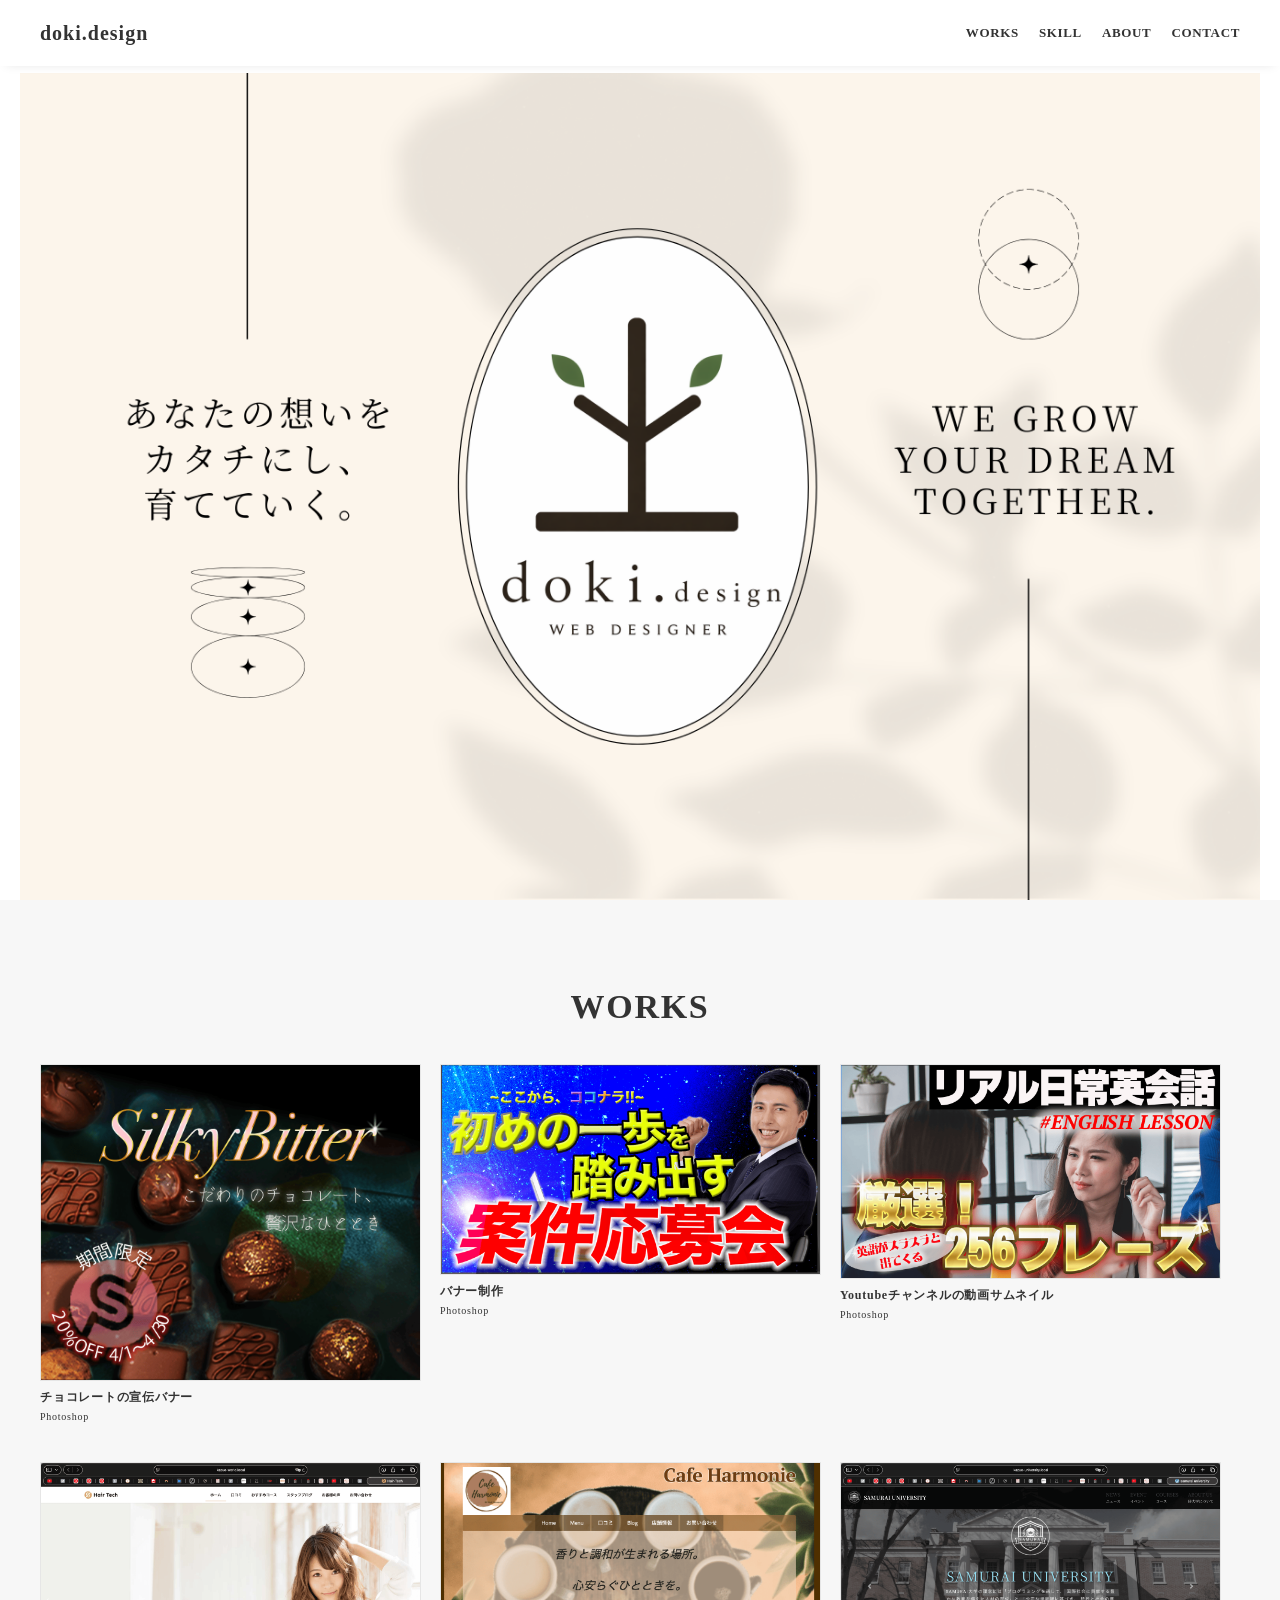
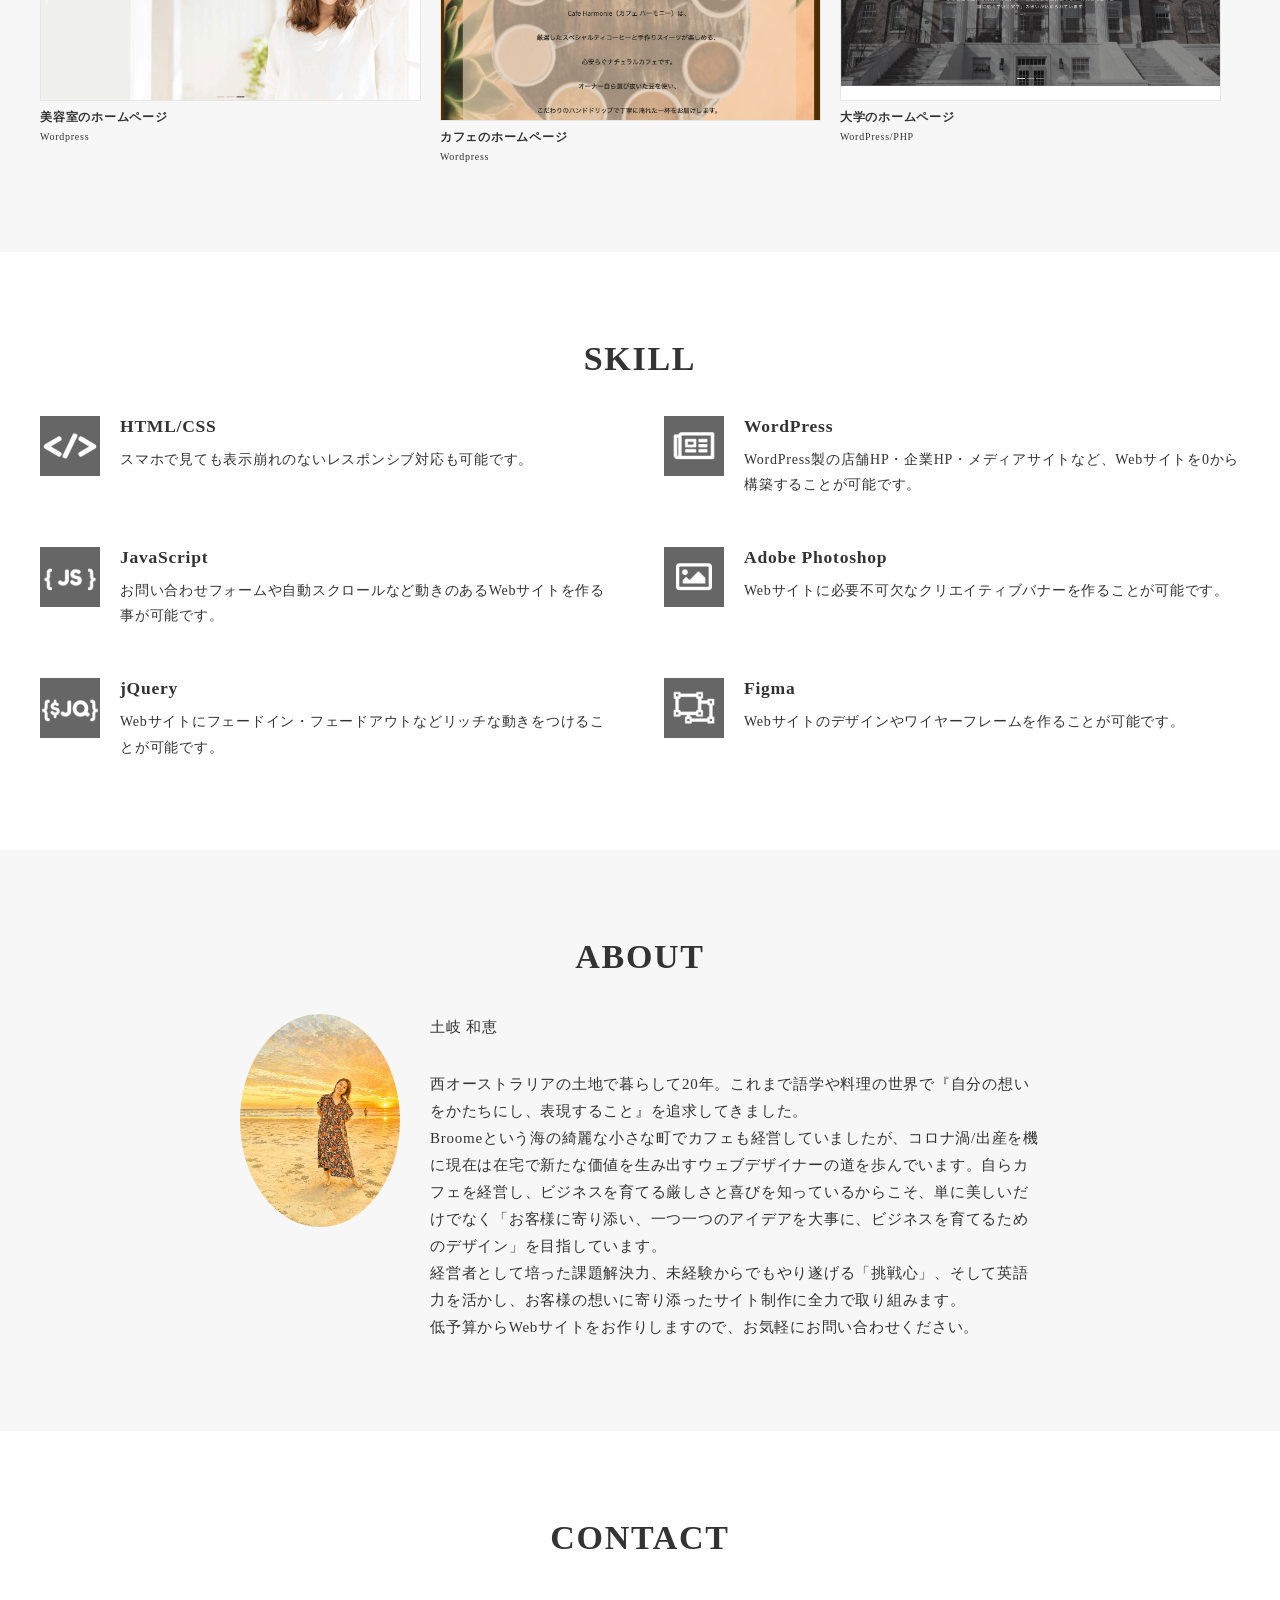
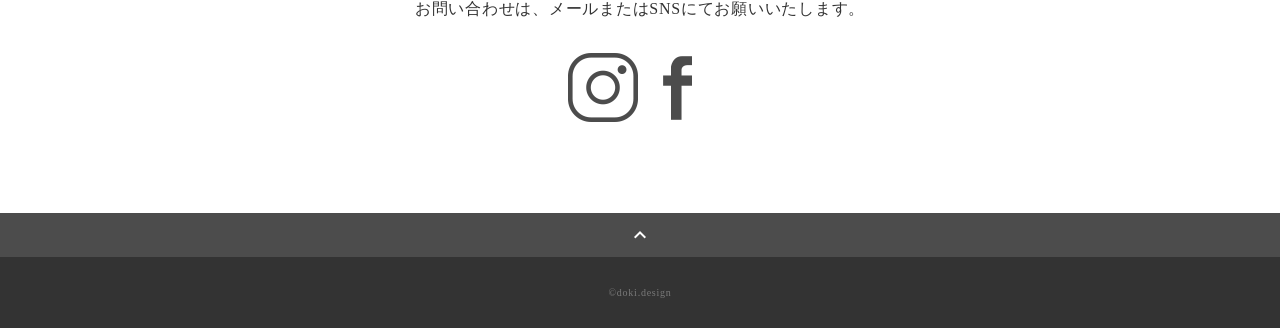
==== index.html @ 30bded69 "2nd time try !" ====
<!DOCTYPE html>
<html>
<head>
  <meta charset="utf-8">
  <meta name="viewport" content="width=device-width, initial-scale=1.0, maximum-scale=1.0, minimum-scale=1.0">
  <title>SAMURAI ポートフォリオ</title>
  <link rel="preconnect" href="https://fonts.gstatic.com">
  <link href="https://fonts.googleapis.com/css2?family=Montserrat:wght@400;700&display=swap" rel="stylesheet">
  <link href="https://fonts.googleapis.com/css?family=Material+Icons+Outlined" rel="stylesheet">
  <link href="css/ress.css" media="all" rel="stylesheet" type="text/css" />
  <link href="css/style.css" media="all" rel="stylesheet" type="text/css" />
</head>

<body>
  <div class="wrapper">

    <!-- header -->
    <header class="header ">
      <div class="container">
        <h1 class="header-logo">
          <a href="#">doki.design</a>
        </h1>
        <nav class="gnav">
          <ul class="gnav-list">
            <li class="gnav-item"><a href="#works">WORKS</a></li>
            <li class="gnav-item"><a href="#skill">SKILL</a></li>
            <li class="gnav-item"><a href="#about">ABOUT</a></li>
            <li class="gnav-item"><a href="#contact">CONTACT</a></li>
          </ul>
        </nav>
      </div>
    </header>
    <!-- /header -->

    <main class="content">

      <!-- mv -->
      <div class="mv">
        <div class="mv-container">
          <img src="img/main.png" alt="">
        </div>
      </div>
      <!-- /mv -->

      <!-- works -->
      <section class="works section" id="works">
        <div class="container">
          <h2 class="title">WORKS</h2>
          <div class="works-list">
            <a class="works-item" href="samuchoco.html">
              <div class="works-img"><img src="img/works/silky-bitter@3x.png" alt="samuchoco_image" /></div>
              <p class="works-name">チョコレートの宣伝バナー</p>
              <p class="works-info">Photoshop</p>
              

            </a>
            <a class="works-item" href="coconara_b.html">
              <div class="works-img"><img src="img/works/coconara_b.png" alt="coconara_b_pic" /></div>
              <p class="works-name">バナー制作</p>
              <p class="works-info">Photoshop</p>
            </a>
            <a class="works-item" href="thumbnail.html">
              <div class="works-img"><img src="img/works/english-lesson.png" alt="thumbnail_image" /></div>
              <p class="works-name">Youtubeチャンネルの動画サムネイル</p>
              <p class="works-info">Photoshop</p>
            </a>
            <a class="works-item" href="hairtech.html">
              <div class="works-img"><img src="img/works/hairtech_.png" alt="hairtech_" /></div>
              <p class="works-name">美容室のホームページ</p>
              <p class="works-info">Wordpress</p>
            </a>
            <a class="works-item" href="Cafe_Harmonie.html">
              <div class="works-img"><img src="img/works/Cafe_Harmonie.png" alt="coconara_b" /></div>
              <p class="works-name">カフェのホームページ</p>
              <p class="works-info">Wordpress</p>
            </a>
            <a class="works-item" href="university.html">
              <div class="works-img"><img src="img/works/university.png" alt="university" /></div>
              <p class="works-name">大学のホームページ</p>
              <p class="works-info">WordPress/PHP</p>
            </a>
          </div>
        </div>
      </section>
      <!-- /works -->

      <!-- skill -->
      <section class="skill section" id="skill">
        <div class="container">
          <h2 class="title">SKILL</h2>
          <div class="skill-list">
            <div class="skill-item">
              <p class="skill-img"><img src="img/skills/html.png" alt="html"></p>
              <div class="skill-body">
                <h3 class="skill-name">HTML/CSS</h3>
                <p class="skill-text">
                  スマホで見ても表示崩れのないレスポンシブ対応も可能です。</p>
              </div>
            </div>
            <div class="skill-item">
              <p class="skill-img"><img src="img/skills/wordpress.png" alt="wordpress"></p>
              <div class="skill-body">
                <h3 class="skill-name">WordPress</h3>
                <p class="skill-text">
                  WordPress製の店舗HP・企業HP・メディアサイトなど、Webサイトを0から構築することが可能です。</p>
              </div>
            </div>
            <div class="skill-item">
              <p class="skill-img"><img src="img/skills/js.png" alt="javascript"></p>
              <div class="skill-body">
                <h3 class="skill-name">JavaScript</h3>
                <p class="skill-text">
                  お問い合わせフォームや自動スクロールなど動きのあるWebサイトを作る事が可能です。</p>
              </div>
            </div>
            <div class="skill-item">
              <p class="skill-img"><img src="img/skills/photoshop.png" alt="photoshop"></p>
              <div class="skill-body">
                <h3 class="skill-name">Adobe Photoshop</h3>
                <p class="skill-text">
                  Webサイトに必要不可欠なクリエイティブバナーを作ることが可能です。</p>
              </div>
            </div>
            <div class="skill-item">
              <p class="skill-img"><img src="img/skills/jquery.png" alt="jquery"></p>
              <div class="skill-body">
                <h3 class="skill-name">jQuery</h3>
                <p class="skill-text">
                  Webサイトにフェードイン・フェードアウトなどリッチな動きをつけることが可能です。</p>
              </div>
            </div>
            <div class="skill-item">
              <p class="skill-img"><img src="img/skills/xd.png" alt="Figma"></p>
              <div class="skill-body">
                <h3 class="skill-name">Figma</h3>
                <p class="skill-text">
                  Webサイトのデザインやワイヤーフレームを作ることが可能です。</p>
              </div>
            </div>
          </div>
        </div>
      </section>
      <!-- /skill -->

      <!-- about -->
      <section class="about section" id="about">
        <div class="container">
          <h2 class="title">ABOUT</h2>
          <div class="profile">
            <p class="profile-img">
              <img src="img/my_image.png" alt="about">
            </p>
            <div class="profile-body">
              <p>
                土岐 和恵
              </p>
              <p>
                西オーストラリアの土地で暮らして20年。これまで語学や料理の世界で『自分の想いをかたちにし、表現すること』を追求してきました。<br>
                Broomeという海の綺麗な小さな町でカフェも経営していましたが、コロナ渦/出産を機に現在は在宅で新たな価値を生み出すウェブデザイナーの道を歩んでいます。自らカフェを経営し、ビジネスを育てる厳しさと喜びを知っているからこそ、単に美しいだけでなく「お客様に寄り添い、一つ一つのアイデアを大事に、ビジネスを育てるためのデザイン」を目指しています。<br>経営者として培った課題解決力、未経験からでもやり遂げる「挑戦心」、そして英語力を活かし、お客様の想いに寄り添ったサイト制作に全力で取り組みます。
<br>
                低予算からWebサイトをお作りしますので、お気軽にお問い合わせください。
              </p>
              
            </div>
          </div>
        </div>
      </section>
      <!-- /about -->

      <!-- contact -->
      <section class="contact section" id="contact">
        <div class="container">
          <h2 class="title">CONTACT</h2>
          <p class="lead">
            お問い合わせは、<br class="sp-only">メールまたはSNSにてお願いいたします。
          </p>
          <div class="contact-list">
            <a href="http://instagram.com/kazuedoki" target="_blank">
              <img src="img/icon_instagram.gif" alt="Instagram">
            </a>
            <a href="http://facebook.com/kazue.doki" target="_blank">
              <img src="img/icon_facebook.gif" alt="Facebook">
            </a>
          </div>
        </div>
      </section>
      <!-- /contact -->
      <div class="page-top" id="js-page-top">
        <span class="material-icons-outlined">expand_less</span>
      </div>
    </main>

    <!-- footer -->
    <footer class="footer">
      <div class="copyright">&copy;doki.design</div>
    </footer>
    <!-- /footer -->

  </div>
  <script src="https://ajax.googleapis.com/ajax/libs/jquery/3.6.0/jquery.min.js"></script>
  <script type='text/javascript' src="js/script.js"></script>
</body>
</html>
---- css/ress.css ----
/*!
 * ress.css • v3.0.1
 * MIT License
 * github.com/filipelinhares/ress
 */

/* # =================================================================
   # Global selectors
   # ================================================================= */

html {
  box-sizing: border-box;
  word-break: normal;
  -moz-tab-size: 4;
  tab-size: 4;

  -webkit-text-size-adjust: 100%; /* Prevent adjustments of font size after orientation changes in iOS */
}

*,
::before,
::after {
  box-sizing: inherit;
  background-repeat: no-repeat; /* Set `background-repeat: no-repeat` to all elements and pseudo elements */
}

::before,
::after {
  vertical-align: inherit;
  text-decoration: inherit; /* Inherit text-decoration and vertical align to ::before and ::after pseudo elements */
}

* {
  margin: 0;
  padding: 0; /* Reset `padding` and `margin` of all elements */
}

/* # =================================================================
   # General elements
   # ================================================================= */

hr {
  overflow: visible; /* Show the overflow in Edge and IE */
  height: 0; /* Add the correct box sizing in Firefox */
}

details,
main {
  display: block; /* Render the `main` element consistently in IE. */
}

summary {
  display: list-item; /* Add the correct display in all browsers */
}

small {
  font-size: 80%; /* Set font-size to 80% in `small` elements */
}

[hidden] {
  display: none; /* Add the correct display in IE */
}

abbr[title] {
  /* Add the correct text decoration in Chrome, Edge, IE, Opera, and Safari */
  text-decoration: underline;
  text-decoration: underline dotted;
  border-bottom: none; /* Remove the bottom border in Chrome 57 */
}

a {
  background-color: transparent; /* Remove the gray background on active links in IE 10 */
}

a:active,
a:hover {
  outline-width: 0; /* Remove the outline when hovering in all browsers */
}

code,
kbd,
pre,
samp {
  font-family: monospace, monospace; /* Specify the font family of code elements */
}

pre {
  font-size: 1em; /* Correct the odd `em` font sizing in all browsers */
}

b,
strong {
  font-weight: bolder; /* Add the correct font weight in Chrome, Edge, and Safari */
}

/* https://gist.github.com/unruthless/413930 */
sub,
sup {
  position: relative;
  font-size: 75%;
  line-height: 0;
  vertical-align: baseline;
}

sub {
  bottom: -.25em;
}

sup {
  top: -.5em;
}

/* # =================================================================
   # Forms
   # ================================================================= */

input {
  border-radius: 0;
}

/* Replace pointer cursor in disabled elements */
[disabled] {
  cursor: default;
}

[type="number"]::-webkit-container-spin-button,
[type="number"]::-webkit-outer-spin-button {
  height: auto; /* Correct the cursor style of increment and decrement buttons in Chrome */
}

[type="search"] {
  outline-offset: -2px; /* Correct the outline style in Safari */

  -webkit-appearance: textfield; /* Correct the odd appearance in Chrome and Safari */
}

[type="search"]::-webkit-search-decoration {
  -webkit-appearance: none; /* Remove the container padding in Chrome and Safari on macOS */
}

textarea {
  overflow: auto; /* Internet Explorer 11+ */
  resize: vertical; /* Specify textarea resizability */
}

button,
input,
optgroup,
select,
textarea {
  font: inherit; /* Specify font inheritance of form elements */
}

optgroup {
  font-weight: bold; /* Restore the font weight unset by the previous rule */
}

button {
  overflow: visible; /* Address `overflow` set to `hidden` in IE 8/9/10/11 */
}

button,
select {
  text-transform: none; /* Firefox 40+, Internet Explorer 11- */
}

/* Apply cursor pointer to button elements */
button,
[type="button"],
[type="reset"],
[type="submit"],
[role="button"] {
  cursor: pointer;
  color: inherit;
}

/* Remove container padding and border in Firefox 4+ */
button::-moz-focus-container,
[type="button"]::-moz-focus-container,
[type="reset"]::-moz-focus-container,
[type="submit"]::-moz-focus-container {
  padding: 0;
  border-style: none;
}

/* Replace focus style removed in the border reset above */
button:-moz-focusring,
[type="button"]::-moz-focus-container,
[type="reset"]::-moz-focus-container,
[type="submit"]::-moz-focus-container {
  outline: 1px dotted ButtonText;
}

button,
html [type="button"],
/* Prevent a WebKit bug where (2) destroys native `audio` and `video`controls in Android 4 */
[type="reset"],
[type="submit"] {
  -webkit-appearance: button; /* Correct the inability to style clickable types in iOS */
}

/* Remove the default button styling in all browsers */
button,
input,
select,
textarea {
  border-style: none;
  background-color: transparent;
}

/* Style select like a standard input */
select {
  -webkit-appearance: none; /* Chrome 41+ */
  -moz-appearance: none; /* Firefox 36+ */
}

select::-ms-expand {
  display: none; /* Internet Explorer 11+ */
}

select::-ms-value {
  color: currentColor; /* Internet Explorer 11+ */
}

legend {
  display: table; /* Correct the text wrapping in Edge and IE */
  max-width: 100%; /* Correct the text wrapping in Edge and IE */
  max-width: 100%; /* Correct the text wrapping in Edge 18- and IE */
  white-space: normal; /* Correct the text wrapping in Edge and IE */
  color: inherit; /* Correct the color inheritance from `fieldset` elements in IE */
  border: 0; /* Correct `color` not being inherited in IE 8/9/10/11 */
}

::-webkit-file-upload-button {
  font: inherit; /* Change font properties to `inherit` in Chrome and Safari */
  color: inherit;
  /* Correct the inability to style clickable types in iOS and Safari */

  -webkit-appearance: button;
}

/* # =================================================================
   # Specify media element style
   # ================================================================= */

img {
  border-style: none; /* Remove border when inside `a` element in IE 8/9/10 */
}

/* Add the correct vertical alignment in Chrome, Firefox, and Opera */
progress {
  vertical-align: baseline;
}

/* # =================================================================
   # Accessibility
   # ================================================================= */

/* Hide content from screens but not screenreaders */
@media screen {
  [hidden~="screen"] {
    display: inherit;
  }
  [hidden~="screen"]:not(:active):not(:focus):not(:target) {
    position: absolute !important;
    clip: rect(0 0 0 0) !important;
  }
}

/* Specify the progress cursor of updating elements */
[aria-busy="true"] {
  cursor: progress;
}

/* Specify the pointer cursor of trigger elements */
[aria-controls] {
  cursor: pointer;
}

/* Specify the unstyled cursor of disabled, not-editable, or otherwise inoperable elements */
[aria-disabled] {
  cursor: default;
}
---- css/style.css ----
body {
  font-family: "Palatino","Times New Roman","Helvetica Neue",Arial,"Hiragino Kaku Gothic ProN","Hiragino Sans",Meiryo,sans-serif;
  font-size: 15px;
  letter-spacing: .05em;
  color: #333;
}

a {
  transition: opacity .3s;
  text-decoration: none;
  color: #1ca9e3;
}

img {
  max-width: 100%;
  height: auto;
  vertical-align: bottom;
  border-style: none;
}



.pc-only {
  display: block;
}

.sp-only {
  display: none;
}

/*--------------------------------
 レイアウト
---------------------------------*/
.wrapper {
  padding-top: 73px;
}

.section {
  padding: 90px 0;
}

.section:nth-of-type(odd) {
  background-color: #f7f7f7;
}

.container {
  max-width: 1340px;
  margin: 0 auto;
  padding: 0 40px;
}

/*--------------------------------
 見出し
---------------------------------*/
.title {
  font-size: 34px;
  font-weight: bold;
  line-height: 1;
  margin-bottom: 40px;
  text-align: center;
  letter-spacing: .05em;
  color: #333;
}

.lead {
  font-size: 16px;
  line-height: 1.8;
  margin-bottom: 30px;
}

/*--------------------------------
ヘッダー
---------------------------------*/
.header {
  position: fixed;
  top: 0;
  z-index: 1;
  width: 100%;
  background-color: #fff;
  box-shadow: 0 5px 10px -6px rgba(0,0,0,.1);
}

.header .container {
  display: flex;
  align-items: center;
  justify-content: space-between;
  padding: 20px 40px;
}

.header-logo {
  font-size: 20px;
  font-weight: bold;
  line-height: 1.2;
  margin-right: 20px;
  letter-spacing: .05em;
}

.header-logo a {
  color: #333;
}

.gnav-list {
  display: flex;
  justify-content: space-between;
  list-style: none;
}

.gnav-item:not(:last-child) {
  margin-right: 20px;
}

.gnav-item a {
  position: relative;
  font-size: 13px;
  font-weight: bold;
  display: inline-block;
  padding: 5px 0;
  transition: .3s;
  letter-spacing: .05em;
  color: #333;
}
.gnav-item a:after {
  position: absolute;
  bottom: 0;
  left: 50%;
  width: 0;
  height: 3px;
  content: "";
  transition: .3s;
  -webkit-transform: translateX(-50%);
  transform: translateX(-50%);
  background-color: #333;
}

.gnav-item a:hover:after {
  width: 100%;
}

/*--------------------------------
 メインビジュアル
---------------------------------*/
.mv {
  display: flex;
  align-items: center;
  justify-content: center;
  height: auto;
  text-align: center;
}

.mv-container {
  position: relative;
  padding: 0 20px;
}

.mv-container img {
  width: 100%;
  height: auto;
}

/*--------------------------------
 Works
---------------------------------*/
.works-list {
  display: flex;
  flex-wrap: wrap;
  margin-bottom: -40px;
}

.works-item {
  width: 31.74603%;
  margin-right: 1.58730%;
  margin-bottom: 40px;
  color: #333;
}

.works-item:hover {
  opacity: .9;
}

.works-item:nth-of-type(3n) {
  margin-right: 0;
}

.works-img img {
  border: 1px solid #e6e6e6;
}

.works-name {
  font-size: 12px;
  font-weight: bold;
  margin-top: 8px;
}

.works-info {
  font-size: 10px;
  margin-top: 5px;
}

/*--------------------------------
 Skill
---------------------------------*/
.skill-list {
  display: flex;
  flex-wrap: wrap;
  justify-content: space-between;
  margin-bottom: -50px;
}

.skill-item {
  display: flex;
  align-items: flex-start;
  justify-content: space-between;
  width: 48%;
  margin-bottom: 50px;
}

.skill-img {
  width: 60px;
  height: auto;
  margin-right: 20px;
}

.skill-body {
  flex: 1;
}

.skill-name {
  margin-bottom: 10px;
}

.skill-text {
  font-size: 14px;
  line-height: 1.8;
}

/*--------------------------------
 About
---------------------------------*/
.profile {
  display: flex;
  flex-wrap: wrap;
  max-width: 800px;
  margin: 0 auto;
}
.profile-img {
  width: 20%;
  margin-right: 30px;
  border-radius: 50%;
}
.profile-img img {
  border-radius: 50%;
}
.profile-body {
  flex: 1;
}

.profile-body p {
  font-size: 15px;
  line-height: 1.8;
}

.profile-body p:not(:last-child) {
  margin-bottom: 30px;
}

/*--------------------------------
 Contact
---------------------------------*/
.contact {
  text-align: center;
}

.contact-item:not(:last-child) {
  margin-right: 10px;
}

.contact-text {
  margin-top: 10px;
}
/*--------------------------------
 ページトップ
---------------------------------*/
.page-top {
  font-weight: bold;
  padding: 10px;
  cursor: pointer;
  text-align: center;
  background-color: #4c4c4c;
}

.page-top .material-icons-outlined {
  vertical-align: bottom;
  color: #fff;
}

/*--------------------------------
 フッター
---------------------------------*/
.footer {
  padding: 30px;
  background-color: #333;
}

.copyright {
  font-size: 10px;
  text-align: center;
  color: #797979;
}

/*--------------------------------
 下層：Worksページ
---------------------------------*/
.article {
  padding: 80px 0;
}

.article-container {
  max-width: 1040px;
  margin: 0 auto;
  padding: 0 20px;
}

.article-title {
  margin-bottom: 30px;
  text-align: center;
}

.article-body {
  max-width: 720px;
  margin: 0 auto;
  margin-bottom: 80px;
}

.article-body h3 {
  position: relative;
  font-size: 18px;
  margin-bottom: 5px;
  padding-left: 1em;
}

.article-body img {
  width: 100%;
  height: auto;
}

.article-body h3:not(:first-child) {
  margin-top: 50px;
}

.article-body h3::before {
  position: absolute;
  top: 0;
  left: 0;
  width: 4px;
  height: 100%;
  content: "";
  border-radius: 3px;
  background-color: #333;
}

.article-body p {
  font-size: 15px;
  line-height: 1.8;
  margin-bottom: 30px;
}

.home-link {
  text-align: center;
}

/*media Queries 767
----------------------------------------------------*/
@media screen and (max-width: 767px) {
  body {
    font-size: 14px;
  }

  .pc-only {
    display: none;
  }

  .sp-only {
    display: block;
  }

  /* 見出し */
  .title {
    font-size: 26px;
    margin-bottom: 20px;
  }

  .lead {
    font-size: 14px;
    line-height: 1.7;
    margin-bottom: 20px;
  }

  /* レイアウト */
  .wrapper {
    padding-top: 57px;
  }

  .section {
    padding: 60px 0;
  }

  .container {
    padding: 0 20px;
  }

  /* ヘッダー */
  .header .container {
    padding: 15px;
  }

  .header-logo {
    font-size: 15px;
    margin-right: 15px;
  }

  .gnav-item:not(:last-child) {
    margin-right: 10px;
  }

  .gnav-item a {
    font-size: 10px;
  }

  .gnav-item a:after {
    display: none;
  }

  /*  メインビジュアル */
  .mv {
    height: 40vh;
  }

  .mv-container {
    padding: 0 20px;
  }

  .mv-title {
    font-size: 30px;
  }
  .mv-subtitle {
    font-size: 16px;
    margin-bottom: 20px;
  }

  .mv-text {
    top: 75%;
    font-size: 14px;
    line-height: 1.7;
  }

  /* Works */
  .works-name {
    font-size: 12px;
  }

  .works-info {
    margin-top: 3px;
  }

  .works-list {
    justify-content: space-between;
  }

  .works-item {
    flex: 0 0 48%;
    margin-right: 0;
    margin-bottom: 30px;
  }

  /* Skill */
  .skill-list {
    display: block;
    margin-bottom: 0;
  }

  .skill-item {
    width: 100%;
    margin-bottom: 35px;
  }

  .skill-item:last-child {
    margin-bottom: 0;
  }

  .skill-name {
    margin-bottom: 5px;
  }

  .skill-text {
    font-size: 13px;
    line-height: 1.7;
  }

  /* About */
  .profile {
    display: block;
  }
  .profile-img {
    width: 150px;
    margin: 0 auto;
    margin-bottom: 25px;
  }

  .profile-body p {
    font-size: 14px;
    line-height: 1.7;
  }

  .profile-body p:not(:last-child) {
    margin-bottom: 20px;
  }

  /* フッター */
  .footer {
    padding: 20px;
  }

  /* 下層ページ */
  .article {
    padding: 50px 0;
  }

  .article-body h3 {
    font-size: 16px;
    padding-left: .8em;
  }

  .article-body h3:not(:first-child) {
    margin-top: 30px;
  }

  .article-body p {
    font-size: 14px;
    line-height: 1.7;
    margin-bottom: 20px;
  }
}
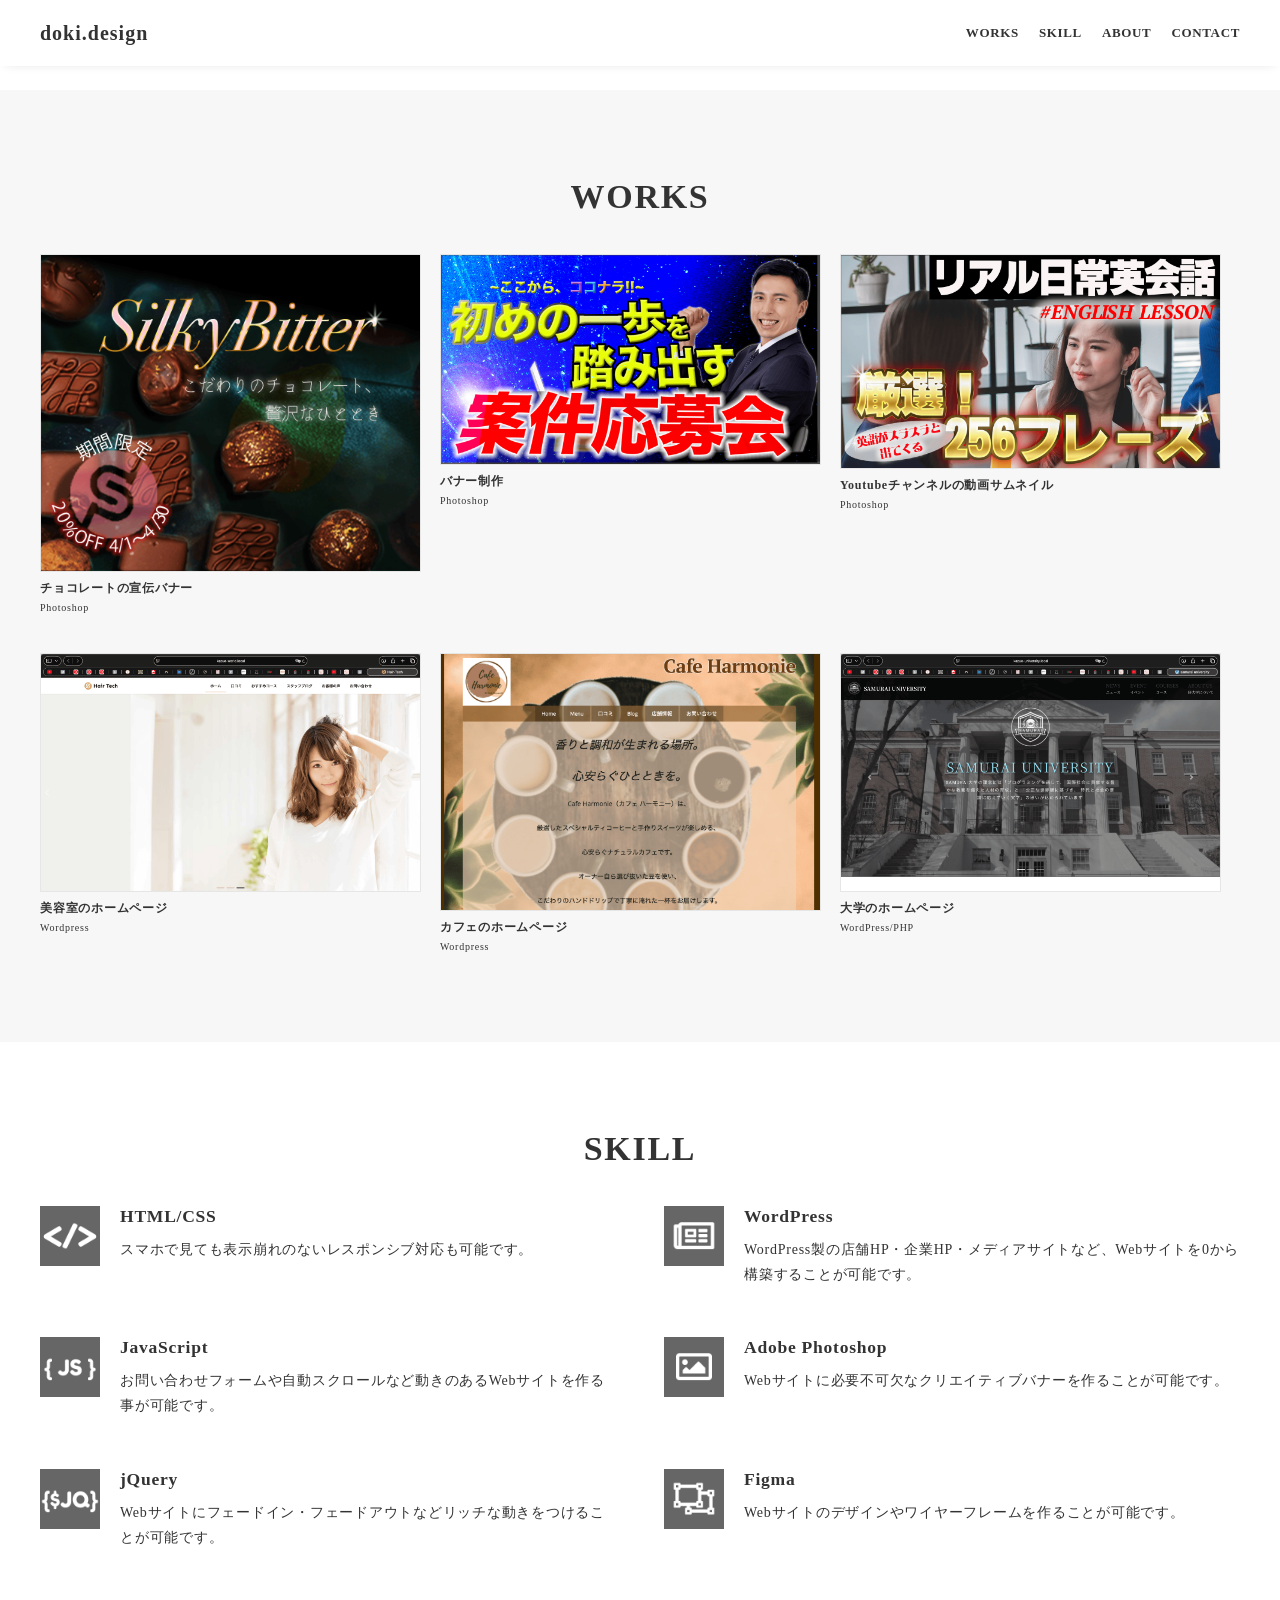
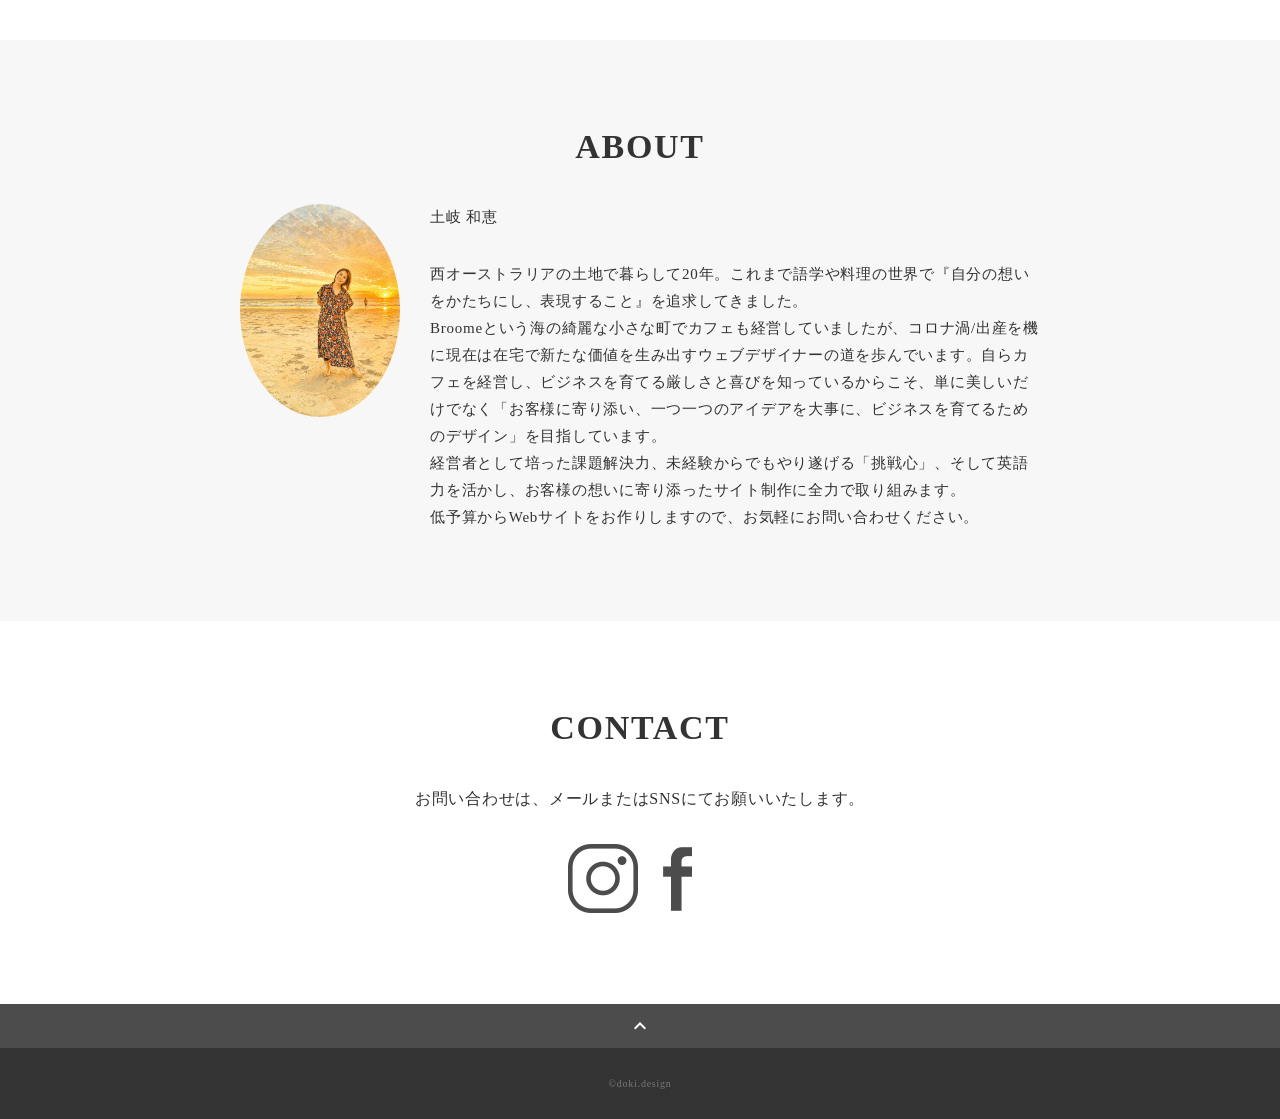
==== commit c2781f13: "Add files via upload main pic text changed" ====
--- a/index.html
+++ b/index.html
@@ -37,7 +37,7 @@
       <!-- mv -->
       <div class="mv">
         <div class="mv-container">
-          <img src="img/main.png" alt="">
+          <img src="img/main_smaller_text.png" alt="">
         </div>
       </div>
       <!-- /mv -->
